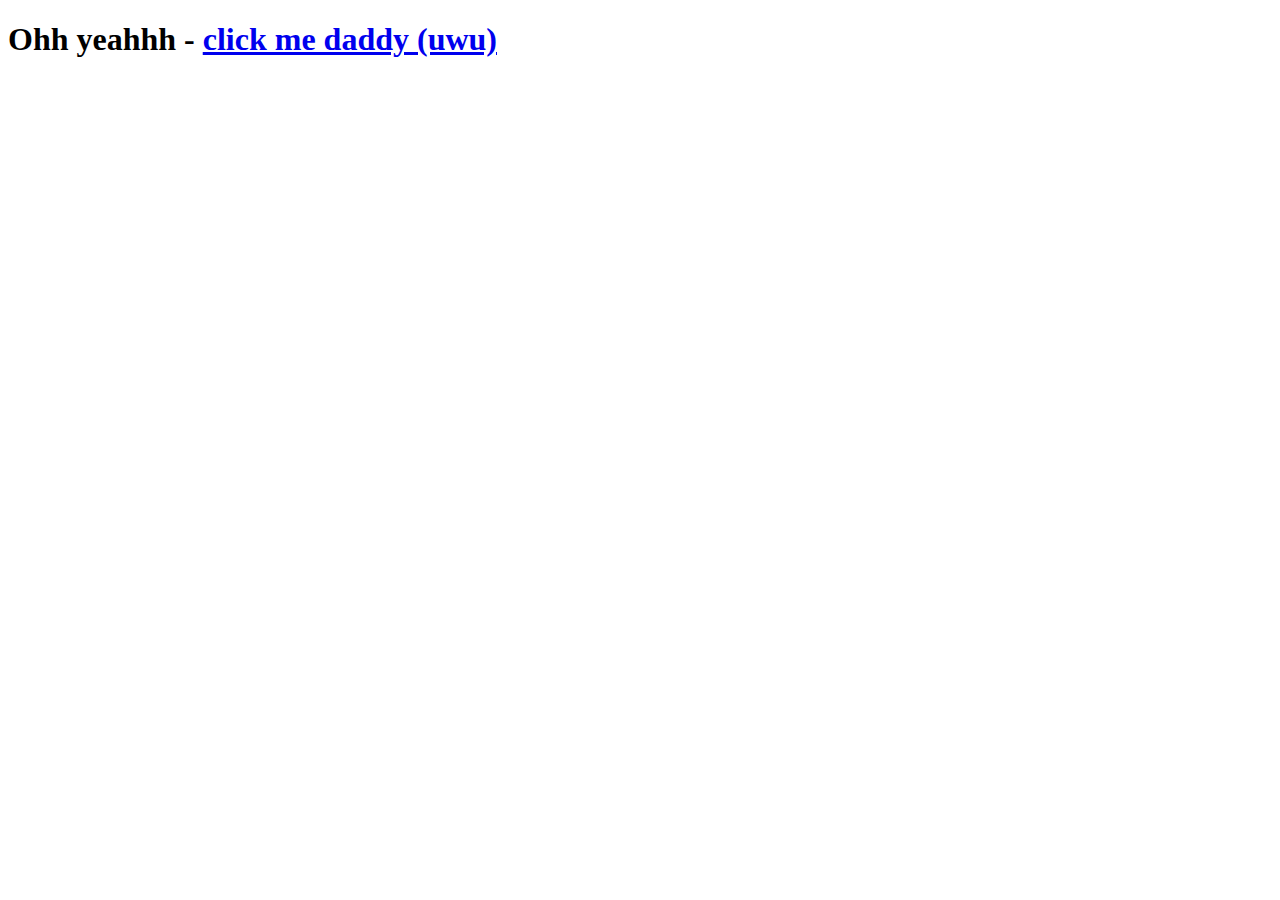
==== html/index.html @ a89d6172 "Initial Commit" ====
<!DOCTYPE html>
<html>
    <head>
        <title>Oh yeah!</title>
        <meta charset="UTF-8">
    </head>
    <body>
        <h1>Ohh yeahhh - <a href="link.html">click me daddy (uwu)</a></h1>
    </body>
</html>
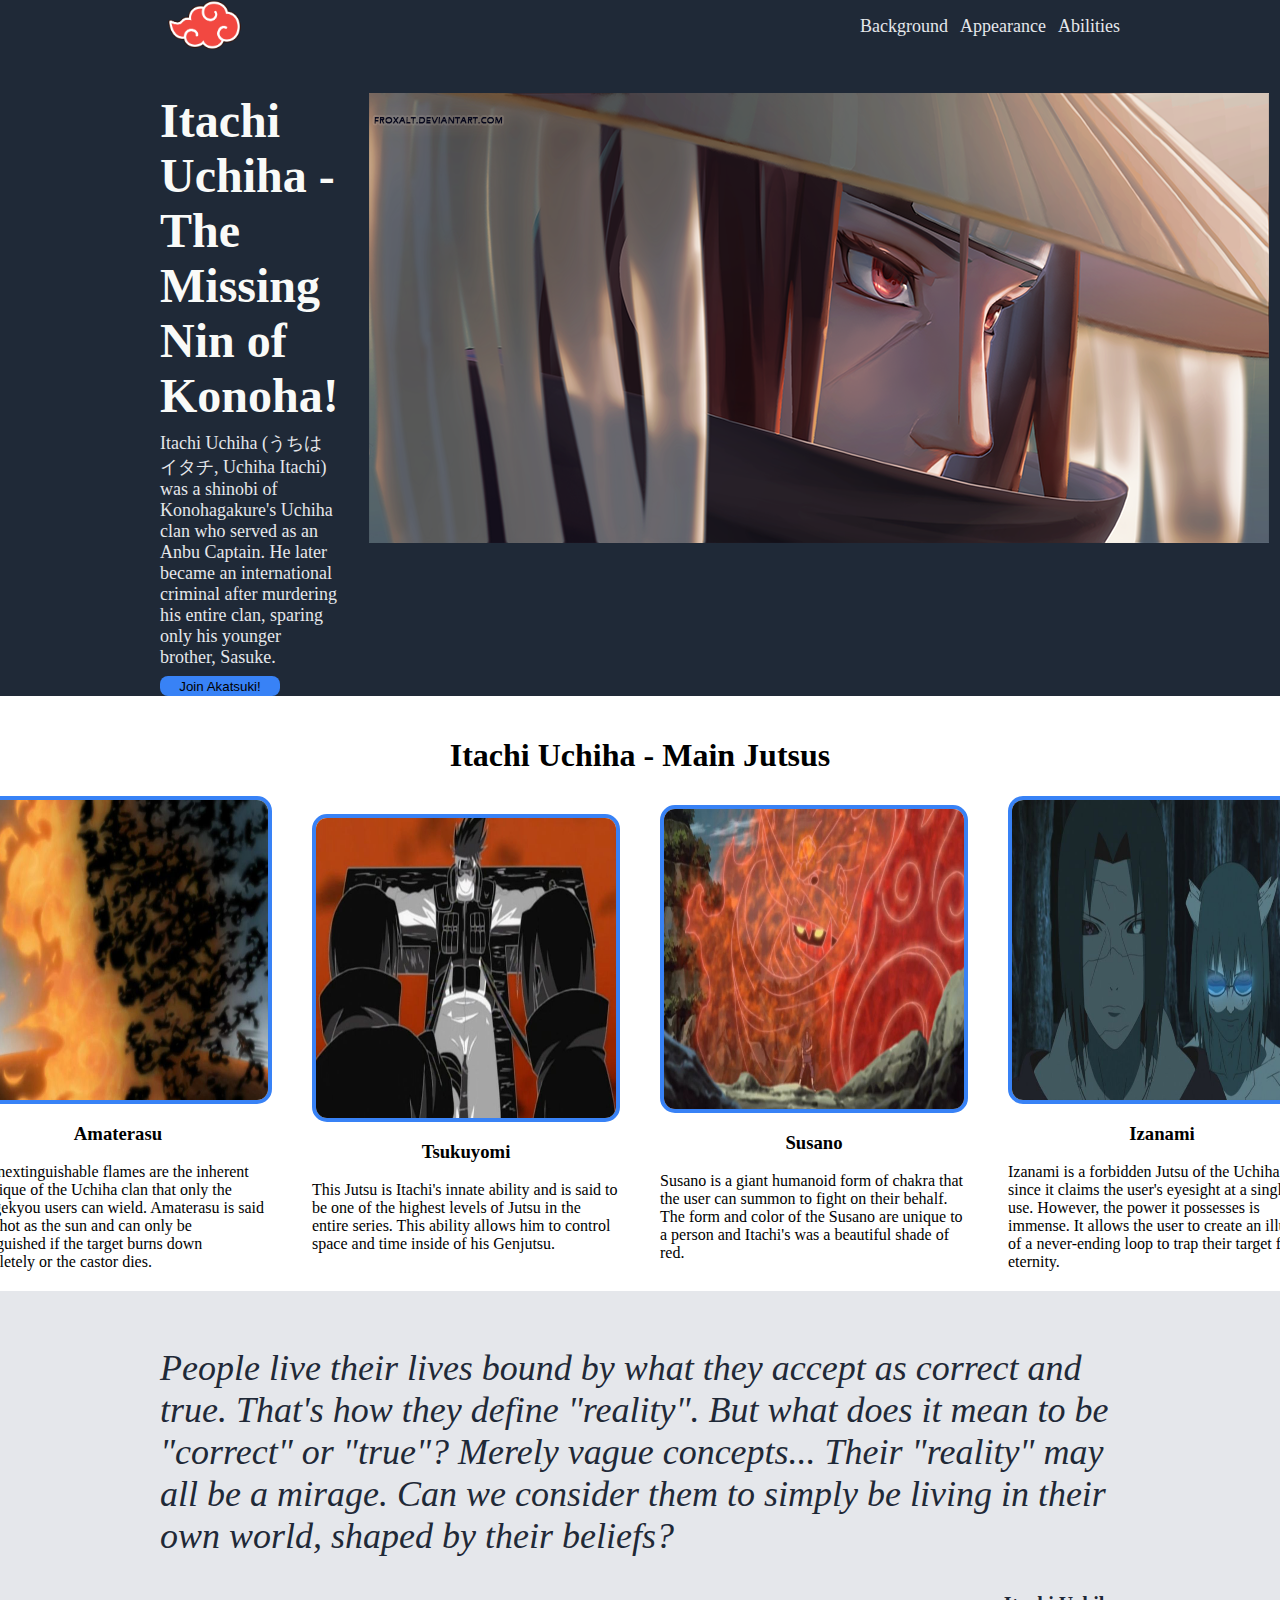
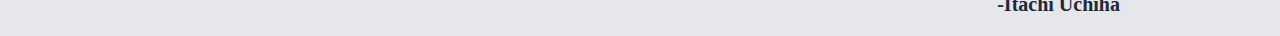
==== commit b5eed746: "Landing Page exercise" ====
--- a/html/index.html
+++ b/html/index.html
@@ -1,10 +1,72 @@
 <!DOCTYPE html>
 <html>
     <head>
-        <title>Oh yeah!</title>
+        <title>Itachi Chuchiha!</title>
         <meta charset="UTF-8">
+        <link rel="stylesheet" href="../css/styles.css"/>
     </head>
     <body>
-        <h1>Ohh yeahhh - <a href="link.html">click me daddy (uwu)</a></h1>
+        <div class="header">
+            <div class="links">
+                <img class="logo-image" src="../images/akatsuki_logo.png" alt="Akatsuki_Logo">
+                <ul>
+                    <li><a href="https://naruto.fandom.com/wiki/Itachi_Uchiha#Background" class="main-text">Background</a></li>
+                    <li><a href="https://naruto.fandom.com/wiki/Itachi_Uchiha#Appearance" class="main-text">Appearance</a></li>
+                    <li><a href="https://naruto.fandom.com/wiki/Itachi_Uchiha#Abilities" class="main-text">Abilities</a></li>
+                </ul>
+            </div>
+            <div class="intro">
+                <div class="intro-content">
+                    <div class="intro-header">Itachi Uchiha - The Missing Nin of Konoha!</div>
+                    <div class="main-text">Itachi Uchiha (うちはイタチ, Uchiha Itachi) was a shinobi of Konohagakure's Uchiha clan who served as an Anbu Captain. He later became an international criminal after murdering his entire clan, sparing only his younger brother, Sasuke.</div>
+                    <button class="intro-button">Join Akatsuki!</button>
+                </div>
+                <div>
+                    <img class="itachi-main" src="../images/itachi_uchiha.png" alt="Itachi_Main">
+                </div>
+            </div>
+        </div>
+        <div class="info">
+            <h1>Itachi Uchiha - Main Jutsus</h1>
+            <div class="jutsus">
+                <div class="jutsu-element">
+                    <img class="jutsu-img" src="../images/amaterasu.jpg" alt="Amaterasu">
+                    <h3>Amaterasu</h3>
+                    <div>
+                        The inextinguishable flames are the inherent technique of the Uchiha clan that only the Mangekyou users can wield.
+                        Amaterasu is said to be hot as the sun and can only be extinguished if the target burns down completely or the castor dies.
+                    </div>
+                </div>
+                <div class="jutsu-element">
+                    <img class="jutsu-img" src="../images/tsukuyomi.jpeg" alt="Tsukuyomi">
+                    <h3>Tsukuyomi</h3>
+                    <div>
+                        This Jutsu is Itachi's innate ability and is said to be one of the highest levels of Jutsu in the entire series.
+                        This ability allows him to control space and time inside of his Genjutsu. 
+                    </div>
+                </div>
+                <div class="jutsu-element">
+                    <img class="jutsu-img" src="../images/susanoo.jpg" alt="Susanoo">
+                    <h3>Susano</h3>
+                    <div>
+                        Susano is a giant humanoid form of chakra that the user can summon to fight on their behalf.
+                        The form and color of the Susano are unique to a person and Itachi's was a beautiful shade of red.
+                    </div>
+                </div>
+                <div class="jutsu-element">
+                    <img class="jutsu-img" src="../images/izanami.jpg" alt="Izanami">
+                    <h3>Izanami</h3>
+                    <div>
+                        Izanami is a forbidden Jutsu of the Uchiha clan since it claims the user's eyesight at a single use. However, the power it possesses is immense.
+                        It allows the user to create an illusion of a never-ending loop to trap their target for eternity. 
+                    </div>
+                </div>
+            </div>
+        </div>
+        <div class="quote">
+            <p>People live their lives bound by what they accept as correct and true. That's how they define "reality". But what does it mean to be "correct" or "true"?
+                Merely vague concepts... Their "reality" may all be a mirage. Can we consider them to simply be living in their own world, shaped by their beliefs?</p>
+            <div> -Itachi Uchiha</div>
+        </div>
     </body>
 </html>--- a/css/styles.css
+++ b/css/styles.css
@@ -0,0 +1,118 @@
+body{
+    margin: 0;
+}
+
+.logo-image {
+    height:50px;
+}
+
+ul {
+    list-style-type: none;
+    display: flex;
+    gap: 12px;
+}
+
+a {
+    text-decoration: none;
+}
+
+.header {
+    display: flex;
+    flex-direction: column;
+    background-color: #1F2937;
+    gap: 40px;
+}
+
+.header>div {
+    display: flex;
+    padding: 0 160px;
+    justify-content: space-between;
+}
+
+.intro {
+    gap: 30px;
+    align-items:flex-start;
+}
+
+.intro-content {
+    display: flex;
+    flex-direction: column;
+    gap: 8px;
+}
+
+.itachi-main {
+    height: auto;
+}
+
+.intro-header {
+    font-size: 48px;
+    font-weight: 800;
+    color: #F9FAF8;
+}
+
+.main-text{
+    font-size: 18px;
+    color: #E5E7EB;
+}
+
+.intro-button {
+    background-color: #3882F6;
+    width: 120px;
+    border-width: 0;
+    border-radius: 8px;
+    height: 20px;
+}
+
+.info {
+    display: flex;
+    flex-direction: column;
+    justify-content: center;
+    align-items: center;
+    padding: 20px;
+}
+
+.jutsus {
+    display: flex;
+    justify-content: space-between;
+    align-items: center;
+    padding: 0 20px;
+    gap: 40px;
+}
+
+.jutsu-img {
+    width: 300px;
+    height: 300px;
+    border-radius: 15px;
+    border: 4px solid #3882F6;
+}
+
+.jutsu-element {
+    display: flex;
+    flex-direction: column;
+    align-items: center;
+}
+
+.img-text {
+    width: 300px;
+}
+
+.quote {
+    background-color: #E5E7EB;
+    display: flex;
+    flex-direction: column;
+    padding: 20px 160px;
+}
+
+.quote>p {
+    font-size: 36px;
+    font-weight: lighter;
+    font-style: italic;
+    color: #1F2937
+}
+
+.quote>div {
+    font-size: 20px;
+    font-weight: bolder;
+    color: #1F2937;
+    margin-left: auto;
+}